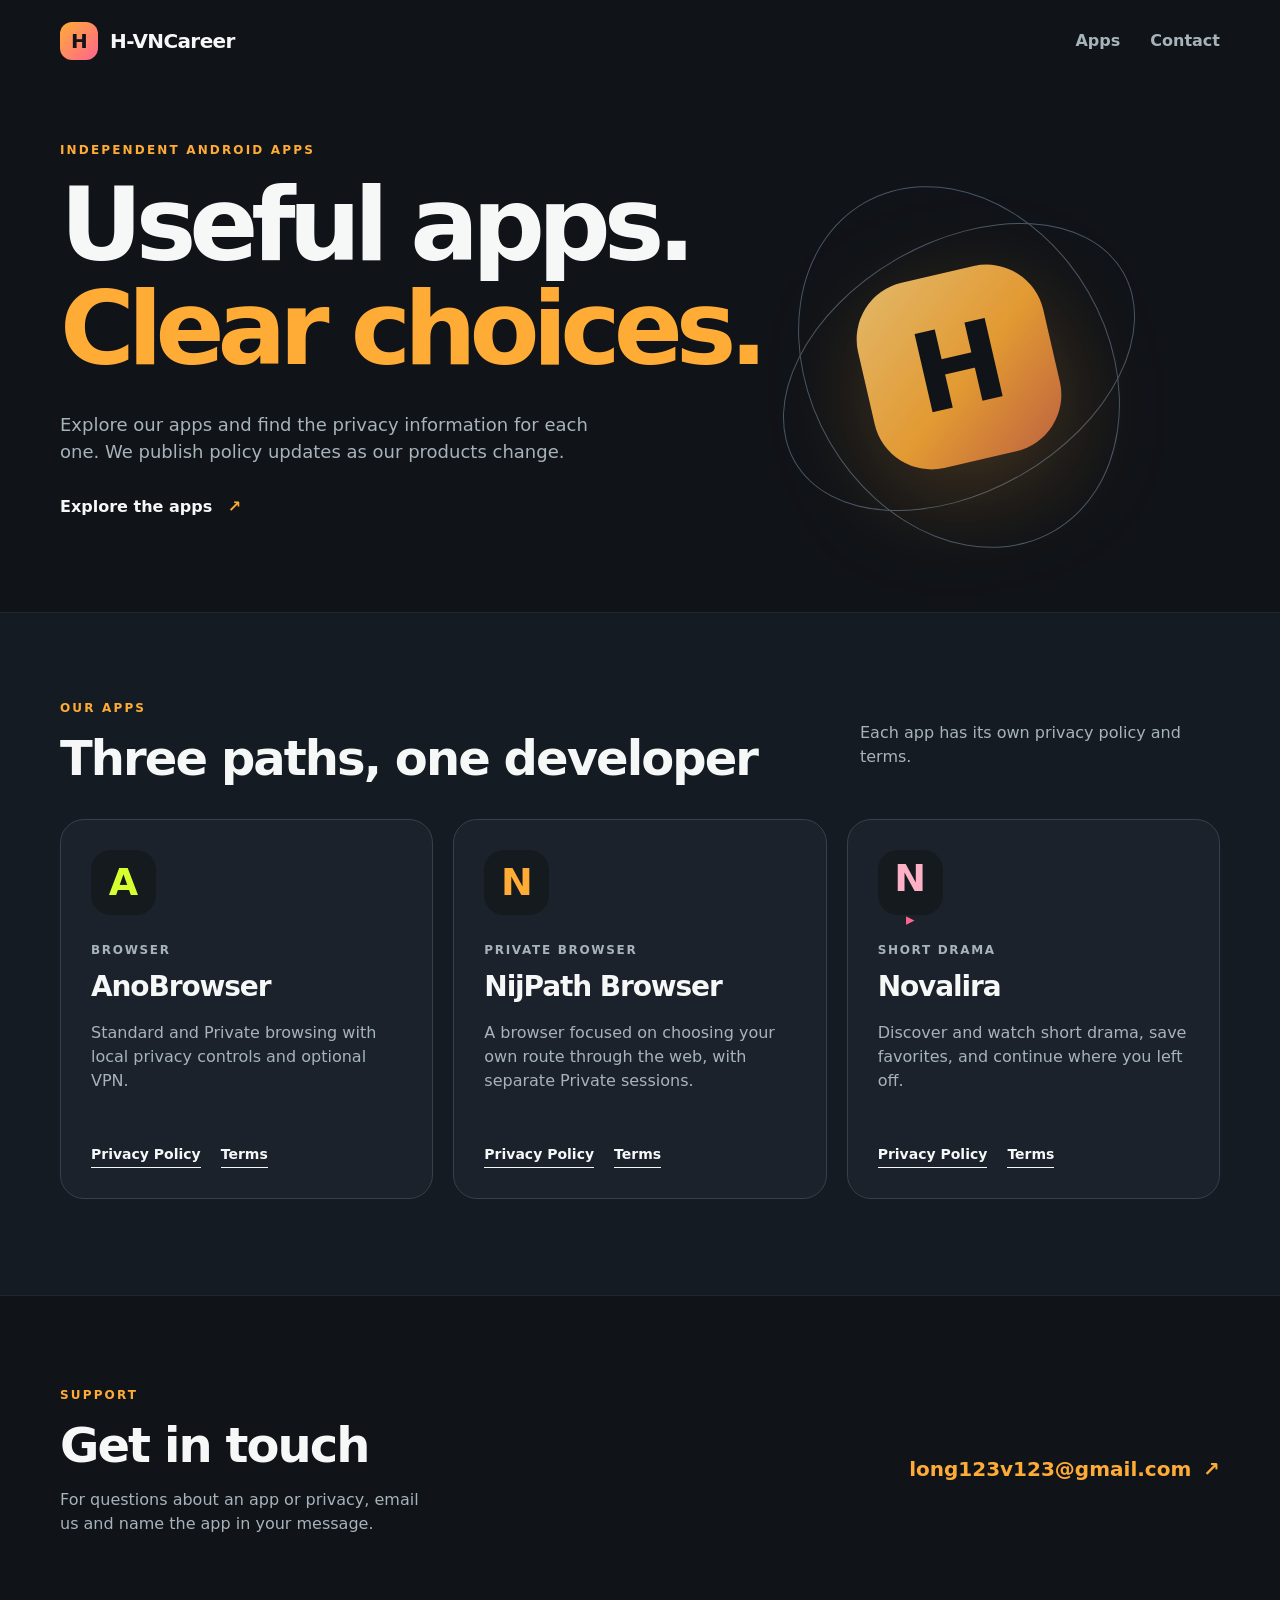
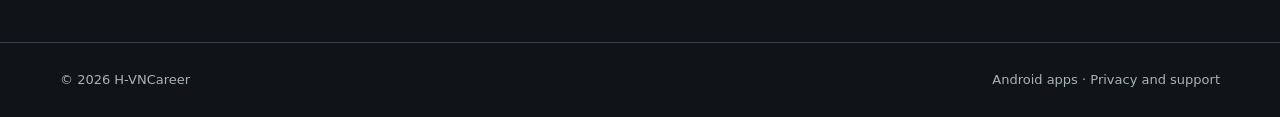
==== index.html @ 9e1c2c11 "Create H-VNCareer developer Pages site" ====
<!doctype html>
<html lang="en">
<head>
  <meta charset="utf-8">
  <meta name="viewport" content="width=device-width, initial-scale=1">
  <meta name="theme-color" content="#101318">
  <meta name="description" content="H-VNCareer develops Android apps including AnoBrowser, NijPath Browser, and Novalira. Find support and privacy information.">
  <title>H-VNCareer · Android Apps</title>
  <link rel="stylesheet" href="style.css">
  <link rel="canonical" href="https://hqa-tt.github.io/">
</head>
<body>
  <a class="skip" href="#apps">Skip to apps</a>
  <header class="site-header wrap">
    <a class="brand" href="/" aria-label="H-VNCareer home"><span class="brand-symbol" aria-hidden="true">H</span><span>H-VNCareer</span></a>
    <nav aria-label="Main navigation"><a href="#apps">Apps</a><a href="#contact">Contact</a></nav>
  </header>
  <main>
    <section class="hero wrap" aria-labelledby="hero-title">
      <p class="eyebrow">Independent Android apps</p>
      <h1 id="hero-title">Useful apps.<br><span>Clear choices.</span></h1>
      <p>Explore our apps and find the privacy information for each one. We publish policy updates as our products change.</p>
      <a class="hero-link" href="#apps">Explore the apps <span aria-hidden="true">↗</span></a>
      <div class="hero-art" aria-hidden="true"><div class="orbit orbit-one"></div><div class="orbit orbit-two"></div><div class="art-core">H</div></div>
    </section>
    <section class="apps-section" id="apps" aria-labelledby="apps-title">
      <div class="wrap">
        <div class="section-heading"><div><p class="eyebrow">Our apps</p><h2 id="apps-title">Three paths, one developer</h2></div><p>Each app has its own privacy policy and terms.</p></div>
        <div class="cards">
          <article class="card ano"><div class="app-mark" aria-hidden="true">A</div><p class="app-kind">Browser</p><h3>AnoBrowser</h3><p>Standard and Private browsing with local privacy controls and optional VPN.</p><div class="card-links"><a href="https://artemisx-sq01.github.io/legal/anobrowser/privacy.html">Privacy Policy</a><a href="https://artemisx-sq01.github.io/legal/anobrowser/terms.html">Terms</a></div></article>
          <article class="card nijpath"><div class="app-mark" aria-hidden="true">N</div><p class="app-kind">Private browser</p><h3>NijPath Browser</h3><p>A browser focused on choosing your own route through the web, with separate Private sessions.</p><div class="card-links"><a href="https://artemisx-sq01.github.io/legal/nijpath/privacy.html">Privacy Policy</a><a href="https://artemisx-sq01.github.io/legal/nijpath/terms.html">Terms</a></div></article>
          <article class="card novalira"><div class="app-mark" aria-hidden="true">N<span>▸</span></div><p class="app-kind">Short drama</p><h3>Novalira</h3><p>Discover and watch short drama, save favorites, and continue where you left off.</p><div class="card-links"><a href="https://hqa-tt.github.io/legal/novalira/privacy.html">Privacy Policy</a><a href="https://hqa-tt.github.io/legal/novalira/terms.html">Terms</a></div></article>
        </div>
      </div>
    </section>
    <section class="contact wrap" id="contact" aria-labelledby="contact-title"><div><p class="eyebrow">Support</p><h2 id="contact-title">Get in touch</h2><p>For questions about an app or privacy, email us and name the app in your message.</p></div><a href="mailto:long123v123@gmail.com">long123v123@gmail.com <span aria-hidden="true">↗</span></a></section>
  </main>
  <footer><div class="wrap footer-inner"><span>© 2026 H-VNCareer</span><span>Android apps · Privacy and support</span></div></footer>
</body>
</html>
---- style.css ----
:root{color-scheme:dark;--bg:#101318;--panel:#1b222b;--line:#35414c;--text:#f6f8f7;--muted:#a7b3ba;--orange:#ffac36;--lime:#d7ff2f;--pink:#ff658e;font-family:Inter,ui-sans-serif,system-ui,-apple-system,BlinkMacSystemFont,"Segoe UI",sans-serif}
*{box-sizing:border-box}html{scroll-behavior:smooth}body{margin:0;background:var(--bg);color:var(--text);line-height:1.5}a{color:inherit}a:focus-visible{outline:2px solid var(--orange);outline-offset:4px}.wrap{width:min(1160px,calc(100% - 48px));margin:auto}.skip{position:absolute;left:-9999px;top:10px;padding:8px 14px;background:var(--orange);color:#101318}.skip:focus{left:10px;z-index:10}.site-header{height:82px;display:flex;align-items:center;justify-content:space-between}.brand{display:flex;align-items:center;gap:12px;text-decoration:none;font-weight:800;font-size:20px;letter-spacing:-.03em}.brand-symbol{display:grid;place-items:center;width:38px;height:38px;background:linear-gradient(135deg,var(--orange),var(--pink));color:#131418;border-radius:12px}.site-header nav{display:flex;gap:30px}.site-header nav a{text-decoration:none;color:var(--muted);font-weight:600}.site-header nav a:hover,.card-links a:hover{color:var(--orange)}.hero{position:relative;min-height:530px;display:flex;flex-direction:column;justify-content:center;padding:56px 0 90px;overflow:hidden}.eyebrow{text-transform:uppercase;letter-spacing:.18em;font-size:12px;font-weight:800;color:var(--orange);margin:0 0 14px}.hero h1{font-size:clamp(56px,8vw,102px);line-height:1.02;letter-spacing:-.07em;margin:0 0 30px;max-width:760px;position:relative;z-index:1}.hero h1 span{color:var(--orange)}.hero>p:not(.eyebrow){max-width:540px;font-size:18px;color:var(--muted);margin:0 0 30px;position:relative;z-index:1}.hero-link{font-weight:750;text-decoration:none;position:relative;z-index:1}.hero-link span{color:var(--orange);margin-left:10px}.hero-art{position:absolute;width:430px;height:430px;right:4%;top:70px;display:grid;place-items:center;opacity:.88}.orbit{position:absolute;border:1px solid #506072;border-radius:50%;transform:rotate(-30deg)}.orbit-one{width:380px;height:250px}.orbit-two{width:300px;height:380px}.art-core{width:190px;height:190px;border-radius:58px;display:grid;place-items:center;background:linear-gradient(140deg,#ffcf75,var(--orange) 55%,#d66e47);color:#101318;font-size:110px;font-weight:900;box-shadow:0 30px 100px #ffac3640;transform:rotate(-13deg)}.apps-section{background:#151b22;padding:86px 0 96px;border-top:1px solid #ffffff0c;border-bottom:1px solid #ffffff0c}.section-heading{display:flex;align-items:end;justify-content:space-between;gap:24px;margin-bottom:34px}.section-heading h2,.contact h2{font-size:clamp(32px,4vw,48px);line-height:1.13;letter-spacing:-.04em;margin:0}.section-heading>p,.contact p:not(.eyebrow){color:var(--muted);max-width:360px}.cards{display:grid;grid-template-columns:repeat(3,1fr);gap:20px}.card{background:var(--panel);border:1px solid var(--line);border-radius:24px;padding:30px;min-height:380px;display:flex;flex-direction:column}.app-mark{width:65px;height:65px;border-radius:20px;display:grid;place-items:center;font-size:38px;font-weight:900;background:#141a1e;margin-bottom:26px}.ano .app-mark{color:var(--lime)}.nijpath .app-mark{color:var(--orange)}.novalira .app-mark{color:#fcb1c7}.app-mark span{font-size:17px;color:var(--pink)}.app-kind{font-size:12px;letter-spacing:.14em;text-transform:uppercase;font-weight:800;color:var(--muted);margin:0 0 7px}.card h3{font-size:28px;letter-spacing:-.04em;margin:0 0 13px}.card>p:not(.app-kind){color:var(--muted);margin:0 0 25px}.card-links{display:flex;gap:20px;margin-top:auto;flex-wrap:wrap}.card-links a{text-decoration:none;font-size:14px;font-weight:750;border-bottom:1px solid currentColor;padding-bottom:2px}.contact{padding:90px 0;display:flex;justify-content:space-between;align-items:center;gap:30px}.contact a{color:var(--orange);font-size:20px;font-weight:700;text-decoration:none;overflow-wrap:anywhere}.contact a span{margin-left:5px}footer{border-top:1px solid var(--line);color:var(--muted);font-size:13px}.footer-inner{display:flex;justify-content:space-between;gap:20px;padding:27px 0}@media(max-width:850px){.hero-art{right:-130px;opacity:.23}.cards{grid-template-columns:1fr}.card{min-height:300px}.contact{align-items:flex-start;flex-direction:column}.section-heading{align-items:start;flex-direction:column}}@media(max-width:530px){.wrap{width:min(100% - 32px,1160px)}.site-header{height:72px}.site-header nav{gap:17px;font-size:14px}.hero{min-height:500px}.hero h1{font-size:60px}.hero-art{display:none}.apps-section{padding:65px 0}.card{padding:26px}.footer-inner{flex-direction:column}}
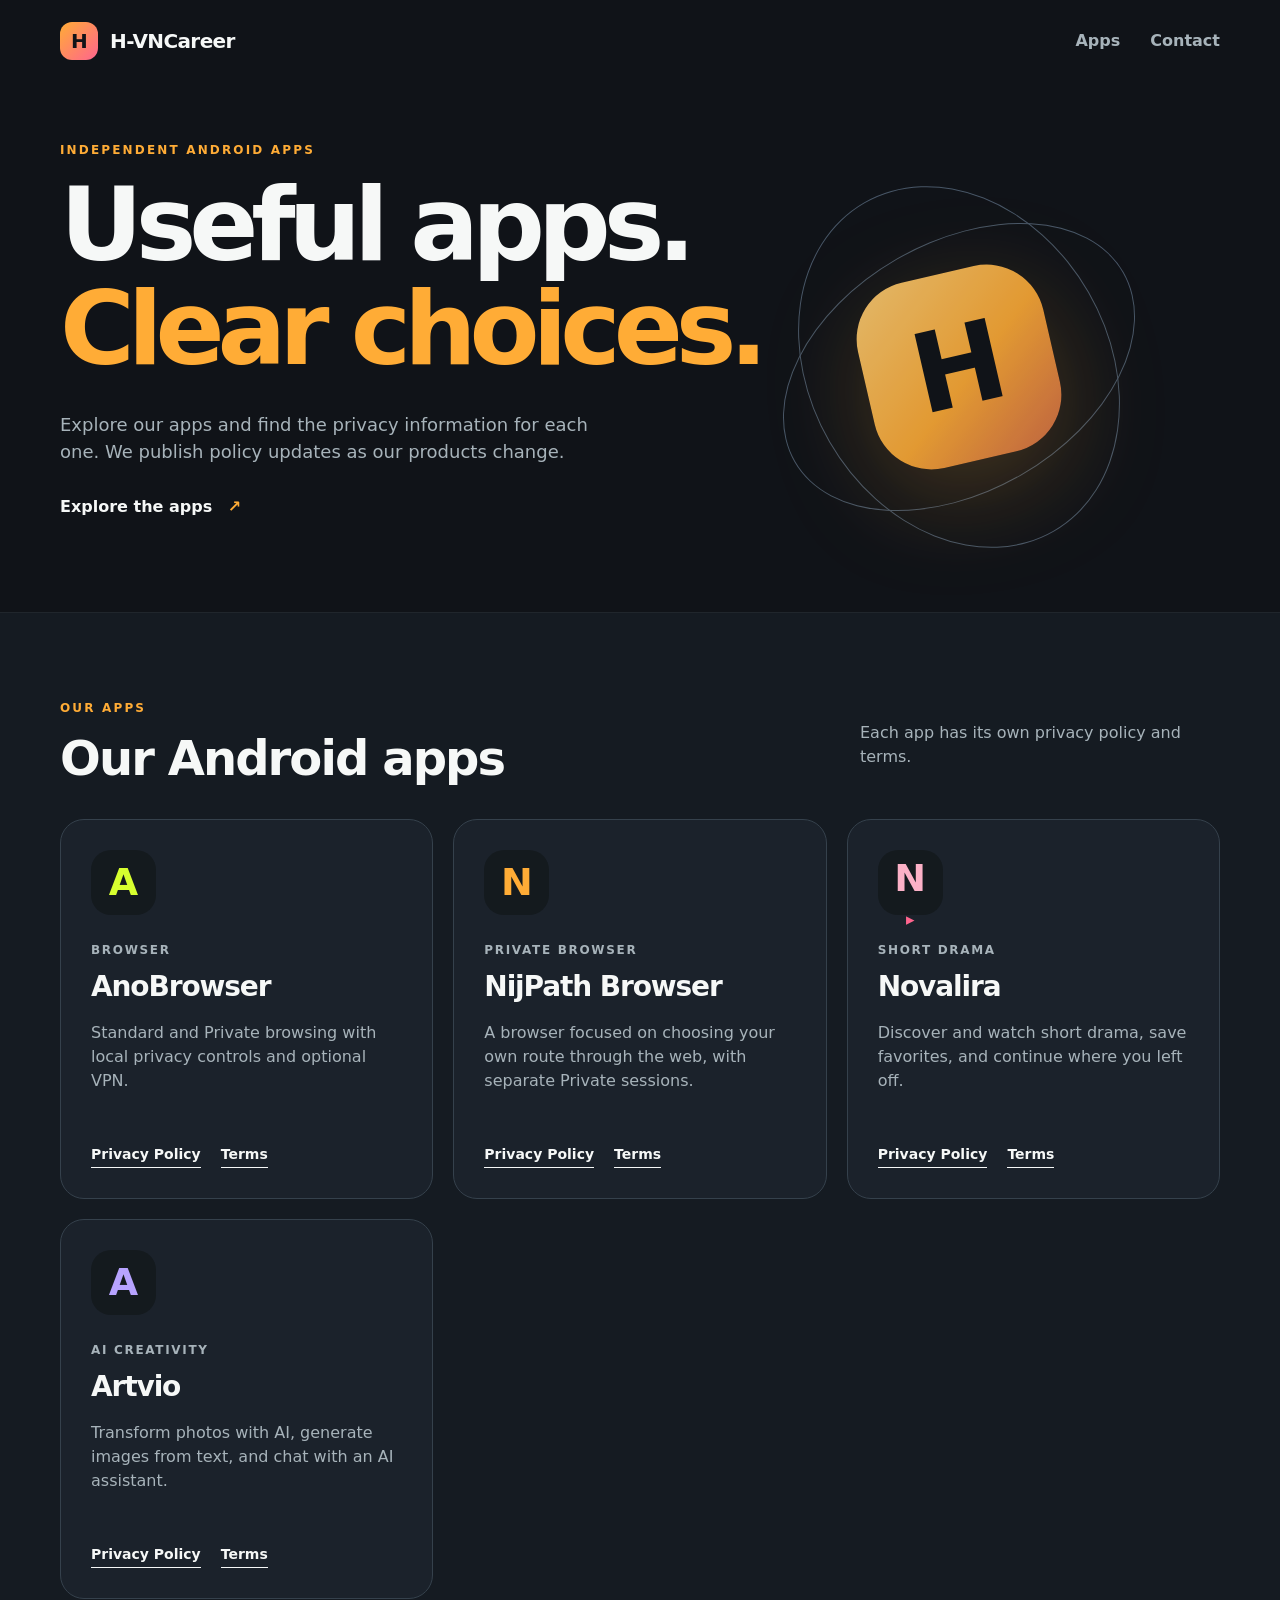
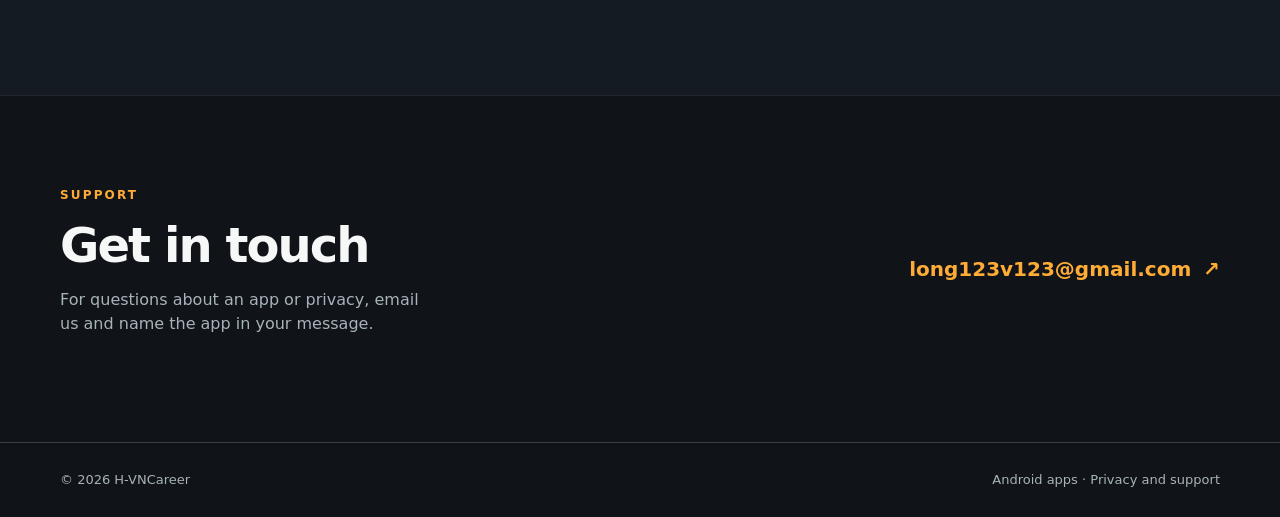
==== commit 77e29478: "Publish Artvio legal pages and add app to developer website" ====
--- a/index.html
+++ b/index.html
@@ -4,7 +4,7 @@
   <meta charset="utf-8">
   <meta name="viewport" content="width=device-width, initial-scale=1">
   <meta name="theme-color" content="#101318">
-  <meta name="description" content="H-VNCareer develops Android apps including AnoBrowser, NijPath Browser, and Novalira. Find support and privacy information.">
+  <meta name="description" content="H-VNCareer develops Android apps including AnoBrowser, NijPath Browser, Novalira, and Artvio. Find support and privacy information.">
   <title>H-VNCareer · Android Apps</title>
   <link rel="stylesheet" href="style.css">
   <link rel="canonical" href="https://hqa-tt.github.io/">
@@ -25,11 +25,12 @@
     </section>
     <section class="apps-section" id="apps" aria-labelledby="apps-title">
       <div class="wrap">
-        <div class="section-heading"><div><p class="eyebrow">Our apps</p><h2 id="apps-title">Three paths, one developer</h2></div><p>Each app has its own privacy policy and terms.</p></div>
+        <div class="section-heading"><div><p class="eyebrow">Our apps</p><h2 id="apps-title">Our Android apps</h2></div><p>Each app has its own privacy policy and terms.</p></div>
         <div class="cards">
           <article class="card ano"><div class="app-mark" aria-hidden="true">A</div><p class="app-kind">Browser</p><h3>AnoBrowser</h3><p>Standard and Private browsing with local privacy controls and optional VPN.</p><div class="card-links"><a href="https://artemisx-sq01.github.io/legal/anobrowser/privacy.html">Privacy Policy</a><a href="https://artemisx-sq01.github.io/legal/anobrowser/terms.html">Terms</a></div></article>
-          <article class="card nijpath"><div class="app-mark" aria-hidden="true">N</div><p class="app-kind">Private browser</p><h3>NijPath Browser</h3><p>A browser focused on choosing your own route through the web, with separate Private sessions.</p><div class="card-links"><a href="https://artemisx-sq01.github.io/legal/nijpath/privacy.html">Privacy Policy</a><a href="https://artemisx-sq01.github.io/legal/nijpath/terms.html">Terms</a></div></article>
+          <article class="card nijpath"><div class="app-mark" aria-hidden="true">N</div><p class="app-kind">Private browser</p><h3>NijPath Browser</h3><p>A browser focused on choosing your own route through the web, with separate Private sessions.</p><div class="card-links"><a href="https://hqa-tt.github.io/legal/nijpath/privacy.html">Privacy Policy</a><a href="https://hqa-tt.github.io/legal/nijpath/terms.html">Terms</a></div></article>
           <article class="card novalira"><div class="app-mark" aria-hidden="true">N<span>▸</span></div><p class="app-kind">Short drama</p><h3>Novalira</h3><p>Discover and watch short drama, save favorites, and continue where you left off.</p><div class="card-links"><a href="https://hqa-tt.github.io/legal/novalira/privacy.html">Privacy Policy</a><a href="https://hqa-tt.github.io/legal/novalira/terms.html">Terms</a></div></article>
+          <article class="card artvio"><div class="app-mark" aria-hidden="true">A</div><p class="app-kind">AI creativity</p><h3>Artvio</h3><p>Transform photos with AI, generate images from text, and chat with an AI assistant.</p><div class="card-links"><a href="/artvio/privacy.html">Privacy Policy</a><a href="/artvio/terms.html">Terms</a></div></article>
         </div>
       </div>
     </section>
--- a/style.css
+++ b/style.css
@@ -1,2 +1,4 @@
 :root{color-scheme:dark;--bg:#101318;--panel:#1b222b;--line:#35414c;--text:#f6f8f7;--muted:#a7b3ba;--orange:#ffac36;--lime:#d7ff2f;--pink:#ff658e;font-family:Inter,ui-sans-serif,system-ui,-apple-system,BlinkMacSystemFont,"Segoe UI",sans-serif}
 *{box-sizing:border-box}html{scroll-behavior:smooth}body{margin:0;background:var(--bg);color:var(--text);line-height:1.5}a{color:inherit}a:focus-visible{outline:2px solid var(--orange);outline-offset:4px}.wrap{width:min(1160px,calc(100% - 48px));margin:auto}.skip{position:absolute;left:-9999px;top:10px;padding:8px 14px;background:var(--orange);color:#101318}.skip:focus{left:10px;z-index:10}.site-header{height:82px;display:flex;align-items:center;justify-content:space-between}.brand{display:flex;align-items:center;gap:12px;text-decoration:none;font-weight:800;font-size:20px;letter-spacing:-.03em}.brand-symbol{display:grid;place-items:center;width:38px;height:38px;background:linear-gradient(135deg,var(--orange),var(--pink));color:#131418;border-radius:12px}.site-header nav{display:flex;gap:30px}.site-header nav a{text-decoration:none;color:var(--muted);font-weight:600}.site-header nav a:hover,.card-links a:hover{color:var(--orange)}.hero{position:relative;min-height:530px;display:flex;flex-direction:column;justify-content:center;padding:56px 0 90px;overflow:hidden}.eyebrow{text-transform:uppercase;letter-spacing:.18em;font-size:12px;font-weight:800;color:var(--orange);margin:0 0 14px}.hero h1{font-size:clamp(56px,8vw,102px);line-height:1.02;letter-spacing:-.07em;margin:0 0 30px;max-width:760px;position:relative;z-index:1}.hero h1 span{color:var(--orange)}.hero>p:not(.eyebrow){max-width:540px;font-size:18px;color:var(--muted);margin:0 0 30px;position:relative;z-index:1}.hero-link{font-weight:750;text-decoration:none;position:relative;z-index:1}.hero-link span{color:var(--orange);margin-left:10px}.hero-art{position:absolute;width:430px;height:430px;right:4%;top:70px;display:grid;place-items:center;opacity:.88}.orbit{position:absolute;border:1px solid #506072;border-radius:50%;transform:rotate(-30deg)}.orbit-one{width:380px;height:250px}.orbit-two{width:300px;height:380px}.art-core{width:190px;height:190px;border-radius:58px;display:grid;place-items:center;background:linear-gradient(140deg,#ffcf75,var(--orange) 55%,#d66e47);color:#101318;font-size:110px;font-weight:900;box-shadow:0 30px 100px #ffac3640;transform:rotate(-13deg)}.apps-section{background:#151b22;padding:86px 0 96px;border-top:1px solid #ffffff0c;border-bottom:1px solid #ffffff0c}.section-heading{display:flex;align-items:end;justify-content:space-between;gap:24px;margin-bottom:34px}.section-heading h2,.contact h2{font-size:clamp(32px,4vw,48px);line-height:1.13;letter-spacing:-.04em;margin:0}.section-heading>p,.contact p:not(.eyebrow){color:var(--muted);max-width:360px}.cards{display:grid;grid-template-columns:repeat(3,1fr);gap:20px}.card{background:var(--panel);border:1px solid var(--line);border-radius:24px;padding:30px;min-height:380px;display:flex;flex-direction:column}.app-mark{width:65px;height:65px;border-radius:20px;display:grid;place-items:center;font-size:38px;font-weight:900;background:#141a1e;margin-bottom:26px}.ano .app-mark{color:var(--lime)}.nijpath .app-mark{color:var(--orange)}.novalira .app-mark{color:#fcb1c7}.app-mark span{font-size:17px;color:var(--pink)}.app-kind{font-size:12px;letter-spacing:.14em;text-transform:uppercase;font-weight:800;color:var(--muted);margin:0 0 7px}.card h3{font-size:28px;letter-spacing:-.04em;margin:0 0 13px}.card>p:not(.app-kind){color:var(--muted);margin:0 0 25px}.card-links{display:flex;gap:20px;margin-top:auto;flex-wrap:wrap}.card-links a{text-decoration:none;font-size:14px;font-weight:750;border-bottom:1px solid currentColor;padding-bottom:2px}.contact{padding:90px 0;display:flex;justify-content:space-between;align-items:center;gap:30px}.contact a{color:var(--orange);font-size:20px;font-weight:700;text-decoration:none;overflow-wrap:anywhere}.contact a span{margin-left:5px}footer{border-top:1px solid var(--line);color:var(--muted);font-size:13px}.footer-inner{display:flex;justify-content:space-between;gap:20px;padding:27px 0}@media(max-width:850px){.hero-art{right:-130px;opacity:.23}.cards{grid-template-columns:1fr}.card{min-height:300px}.contact{align-items:flex-start;flex-direction:column}.section-heading{align-items:start;flex-direction:column}}@media(max-width:530px){.wrap{width:min(100% - 32px,1160px)}.site-header{height:72px}.site-header nav{gap:17px;font-size:14px}.hero{min-height:500px}.hero h1{font-size:60px}.hero-art{display:none}.apps-section{padding:65px 0}.card{padding:26px}.footer-inner{flex-direction:column}}
+
+.artvio .app-mark{color:#b7a3ff}
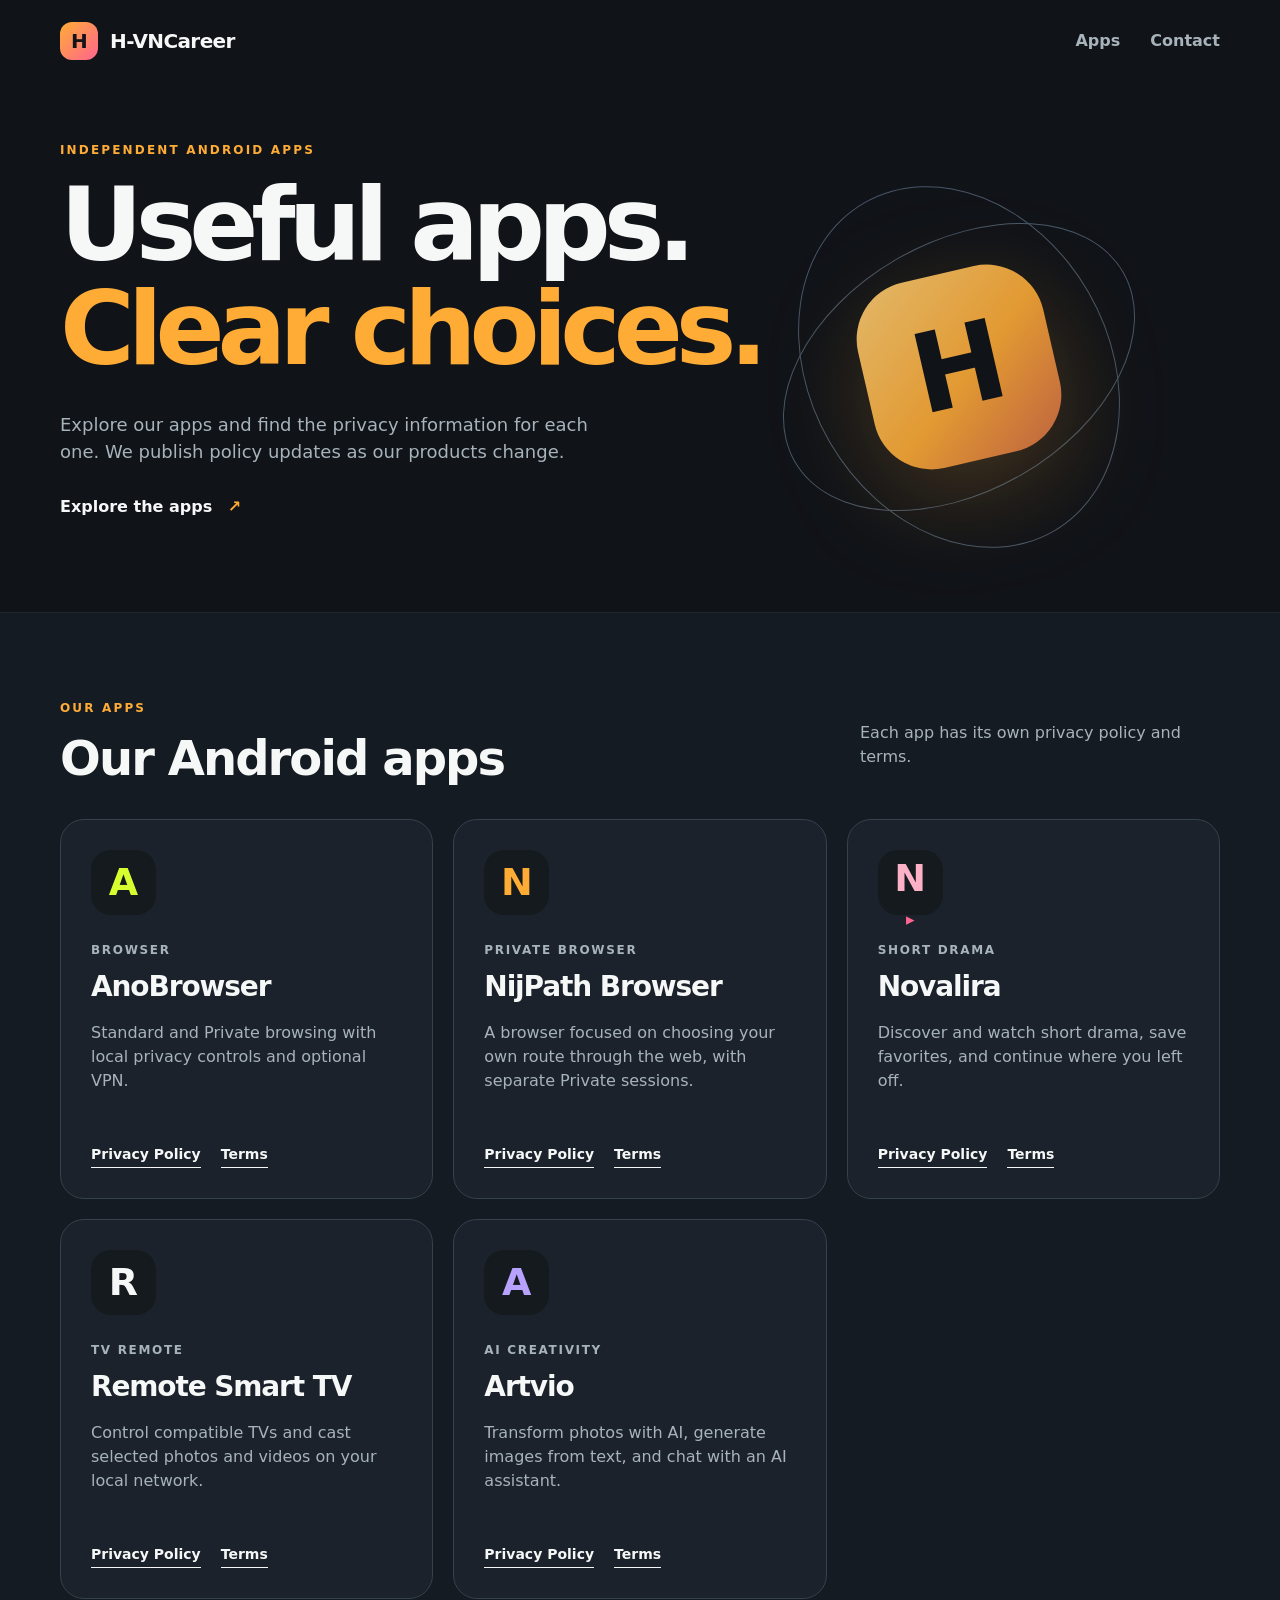
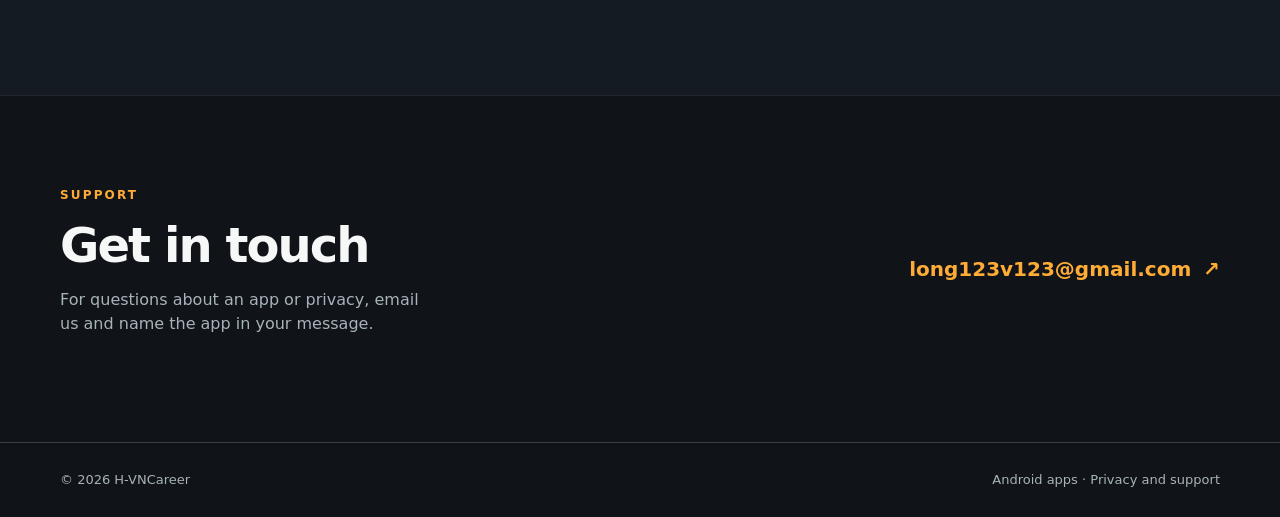
==== commit 8ed12897: "Publish Remote Smart TV privacy policy and terms" ====
--- a/index.html
+++ b/index.html
@@ -30,6 +30,7 @@
           <article class="card ano"><div class="app-mark" aria-hidden="true">A</div><p class="app-kind">Browser</p><h3>AnoBrowser</h3><p>Standard and Private browsing with local privacy controls and optional VPN.</p><div class="card-links"><a href="https://artemisx-sq01.github.io/legal/anobrowser/privacy.html">Privacy Policy</a><a href="https://artemisx-sq01.github.io/legal/anobrowser/terms.html">Terms</a></div></article>
           <article class="card nijpath"><div class="app-mark" aria-hidden="true">N</div><p class="app-kind">Private browser</p><h3>NijPath Browser</h3><p>A browser focused on choosing your own route through the web, with separate Private sessions.</p><div class="card-links"><a href="https://hqa-tt.github.io/legal/nijpath/privacy.html">Privacy Policy</a><a href="https://hqa-tt.github.io/legal/nijpath/terms.html">Terms</a></div></article>
           <article class="card novalira"><div class="app-mark" aria-hidden="true">N<span>▸</span></div><p class="app-kind">Short drama</p><h3>Novalira</h3><p>Discover and watch short drama, save favorites, and continue where you left off.</p><div class="card-links"><a href="https://hqa-tt.github.io/legal/novalira/privacy.html">Privacy Policy</a><a href="https://hqa-tt.github.io/legal/novalira/terms.html">Terms</a></div></article>
+          <article class="card remote"><div class="app-mark" aria-hidden="true">R</div><p class="app-kind">TV remote</p><h3>Remote Smart TV</h3><p>Control compatible TVs and cast selected photos and videos on your local network.</p><div class="card-links"><a href="/remote/privacy.html">Privacy Policy</a><a href="/remote/terms.html">Terms</a></div></article>
           <article class="card artvio"><div class="app-mark" aria-hidden="true">A</div><p class="app-kind">AI creativity</p><h3>Artvio</h3><p>Transform photos with AI, generate images from text, and chat with an AI assistant.</p><div class="card-links"><a href="/artvio/privacy.html">Privacy Policy</a><a href="/artvio/terms.html">Terms</a></div></article>
         </div>
       </div>
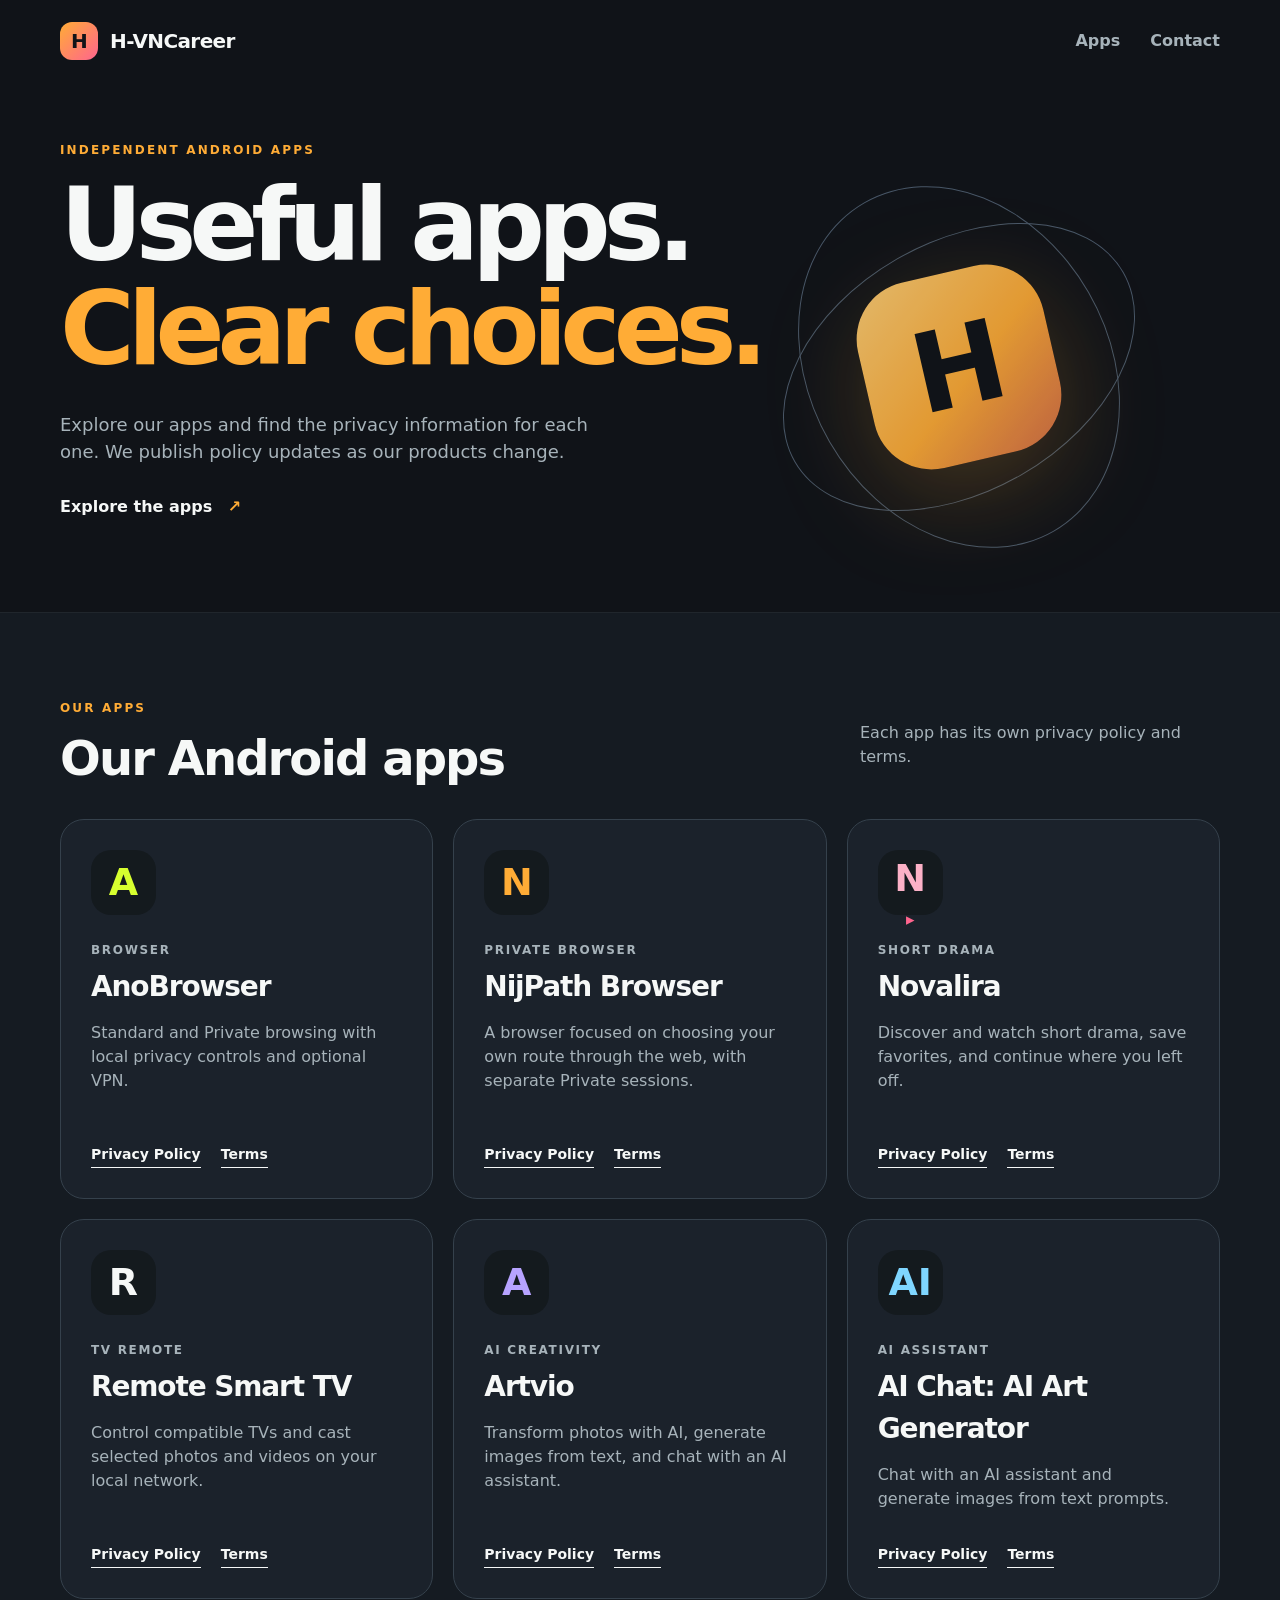
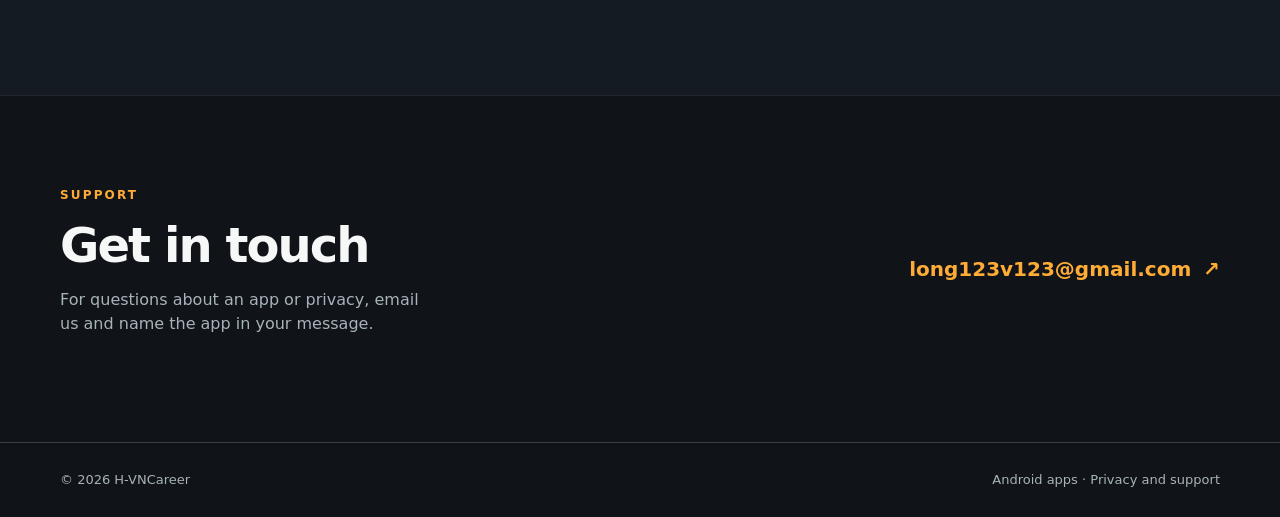
==== commit 962f0e90: "Publish AI Chat: AI Art Generator legal pages and add app to developer website" ====
--- a/index.html
+++ b/index.html
@@ -4,7 +4,7 @@
   <meta charset="utf-8">
   <meta name="viewport" content="width=device-width, initial-scale=1">
   <meta name="theme-color" content="#101318">
-  <meta name="description" content="H-VNCareer develops Android apps including AnoBrowser, NijPath Browser, Novalira, and Artvio. Find support and privacy information.">
+  <meta name="description" content="H-VNCareer develops Android apps including AnoBrowser, NijPath Browser, Novalira, Artvio, and AI Chat: AI Art Generator. Find support and privacy information.">
   <title>H-VNCareer · Android Apps</title>
   <link rel="stylesheet" href="style.css">
   <link rel="canonical" href="https://hqa-tt.github.io/">
@@ -32,6 +32,7 @@
           <article class="card novalira"><div class="app-mark" aria-hidden="true">N<span>▸</span></div><p class="app-kind">Short drama</p><h3>Novalira</h3><p>Discover and watch short drama, save favorites, and continue where you left off.</p><div class="card-links"><a href="https://hqa-tt.github.io/legal/novalira/privacy.html">Privacy Policy</a><a href="https://hqa-tt.github.io/legal/novalira/terms.html">Terms</a></div></article>
           <article class="card remote"><div class="app-mark" aria-hidden="true">R</div><p class="app-kind">TV remote</p><h3>Remote Smart TV</h3><p>Control compatible TVs and cast selected photos and videos on your local network.</p><div class="card-links"><a href="/remote/privacy.html">Privacy Policy</a><a href="/remote/terms.html">Terms</a></div></article>
           <article class="card artvio"><div class="app-mark" aria-hidden="true">A</div><p class="app-kind">AI creativity</p><h3>Artvio</h3><p>Transform photos with AI, generate images from text, and chat with an AI assistant.</p><div class="card-links"><a href="/artvio/privacy.html">Privacy Policy</a><a href="/artvio/terms.html">Terms</a></div></article>
+          <article class="card aichat"><div class="app-mark" aria-hidden="true">AI</div><p class="app-kind">AI assistant</p><h3>AI Chat: AI Art Generator</h3><p>Chat with an AI assistant and generate images from text prompts.</p><div class="card-links"><a href="/aichat02/privacy.html">Privacy Policy</a><a href="/aichat02/terms.html">Terms</a></div></article>
         </div>
       </div>
     </section>
--- a/style.css
+++ b/style.css
@@ -2,3 +2,4 @@
 *{box-sizing:border-box}html{scroll-behavior:smooth}body{margin:0;background:var(--bg);color:var(--text);line-height:1.5}a{color:inherit}a:focus-visible{outline:2px solid var(--orange);outline-offset:4px}.wrap{width:min(1160px,calc(100% - 48px));margin:auto}.skip{position:absolute;left:-9999px;top:10px;padding:8px 14px;background:var(--orange);color:#101318}.skip:focus{left:10px;z-index:10}.site-header{height:82px;display:flex;align-items:center;justify-content:space-between}.brand{display:flex;align-items:center;gap:12px;text-decoration:none;font-weight:800;font-size:20px;letter-spacing:-.03em}.brand-symbol{display:grid;place-items:center;width:38px;height:38px;background:linear-gradient(135deg,var(--orange),var(--pink));color:#131418;border-radius:12px}.site-header nav{display:flex;gap:30px}.site-header nav a{text-decoration:none;color:var(--muted);font-weight:600}.site-header nav a:hover,.card-links a:hover{color:var(--orange)}.hero{position:relative;min-height:530px;display:flex;flex-direction:column;justify-content:center;padding:56px 0 90px;overflow:hidden}.eyebrow{text-transform:uppercase;letter-spacing:.18em;font-size:12px;font-weight:800;color:var(--orange);margin:0 0 14px}.hero h1{font-size:clamp(56px,8vw,102px);line-height:1.02;letter-spacing:-.07em;margin:0 0 30px;max-width:760px;position:relative;z-index:1}.hero h1 span{color:var(--orange)}.hero>p:not(.eyebrow){max-width:540px;font-size:18px;color:var(--muted);margin:0 0 30px;position:relative;z-index:1}.hero-link{font-weight:750;text-decoration:none;position:relative;z-index:1}.hero-link span{color:var(--orange);margin-left:10px}.hero-art{position:absolute;width:430px;height:430px;right:4%;top:70px;display:grid;place-items:center;opacity:.88}.orbit{position:absolute;border:1px solid #506072;border-radius:50%;transform:rotate(-30deg)}.orbit-one{width:380px;height:250px}.orbit-two{width:300px;height:380px}.art-core{width:190px;height:190px;border-radius:58px;display:grid;place-items:center;background:linear-gradient(140deg,#ffcf75,var(--orange) 55%,#d66e47);color:#101318;font-size:110px;font-weight:900;box-shadow:0 30px 100px #ffac3640;transform:rotate(-13deg)}.apps-section{background:#151b22;padding:86px 0 96px;border-top:1px solid #ffffff0c;border-bottom:1px solid #ffffff0c}.section-heading{display:flex;align-items:end;justify-content:space-between;gap:24px;margin-bottom:34px}.section-heading h2,.contact h2{font-size:clamp(32px,4vw,48px);line-height:1.13;letter-spacing:-.04em;margin:0}.section-heading>p,.contact p:not(.eyebrow){color:var(--muted);max-width:360px}.cards{display:grid;grid-template-columns:repeat(3,1fr);gap:20px}.card{background:var(--panel);border:1px solid var(--line);border-radius:24px;padding:30px;min-height:380px;display:flex;flex-direction:column}.app-mark{width:65px;height:65px;border-radius:20px;display:grid;place-items:center;font-size:38px;font-weight:900;background:#141a1e;margin-bottom:26px}.ano .app-mark{color:var(--lime)}.nijpath .app-mark{color:var(--orange)}.novalira .app-mark{color:#fcb1c7}.app-mark span{font-size:17px;color:var(--pink)}.app-kind{font-size:12px;letter-spacing:.14em;text-transform:uppercase;font-weight:800;color:var(--muted);margin:0 0 7px}.card h3{font-size:28px;letter-spacing:-.04em;margin:0 0 13px}.card>p:not(.app-kind){color:var(--muted);margin:0 0 25px}.card-links{display:flex;gap:20px;margin-top:auto;flex-wrap:wrap}.card-links a{text-decoration:none;font-size:14px;font-weight:750;border-bottom:1px solid currentColor;padding-bottom:2px}.contact{padding:90px 0;display:flex;justify-content:space-between;align-items:center;gap:30px}.contact a{color:var(--orange);font-size:20px;font-weight:700;text-decoration:none;overflow-wrap:anywhere}.contact a span{margin-left:5px}footer{border-top:1px solid var(--line);color:var(--muted);font-size:13px}.footer-inner{display:flex;justify-content:space-between;gap:20px;padding:27px 0}@media(max-width:850px){.hero-art{right:-130px;opacity:.23}.cards{grid-template-columns:1fr}.card{min-height:300px}.contact{align-items:flex-start;flex-direction:column}.section-heading{align-items:start;flex-direction:column}}@media(max-width:530px){.wrap{width:min(100% - 32px,1160px)}.site-header{height:72px}.site-header nav{gap:17px;font-size:14px}.hero{min-height:500px}.hero h1{font-size:60px}.hero-art{display:none}.apps-section{padding:65px 0}.card{padding:26px}.footer-inner{flex-direction:column}}
 
 .artvio .app-mark{color:#b7a3ff}
+.aichat .app-mark{color:#7fd6ff}
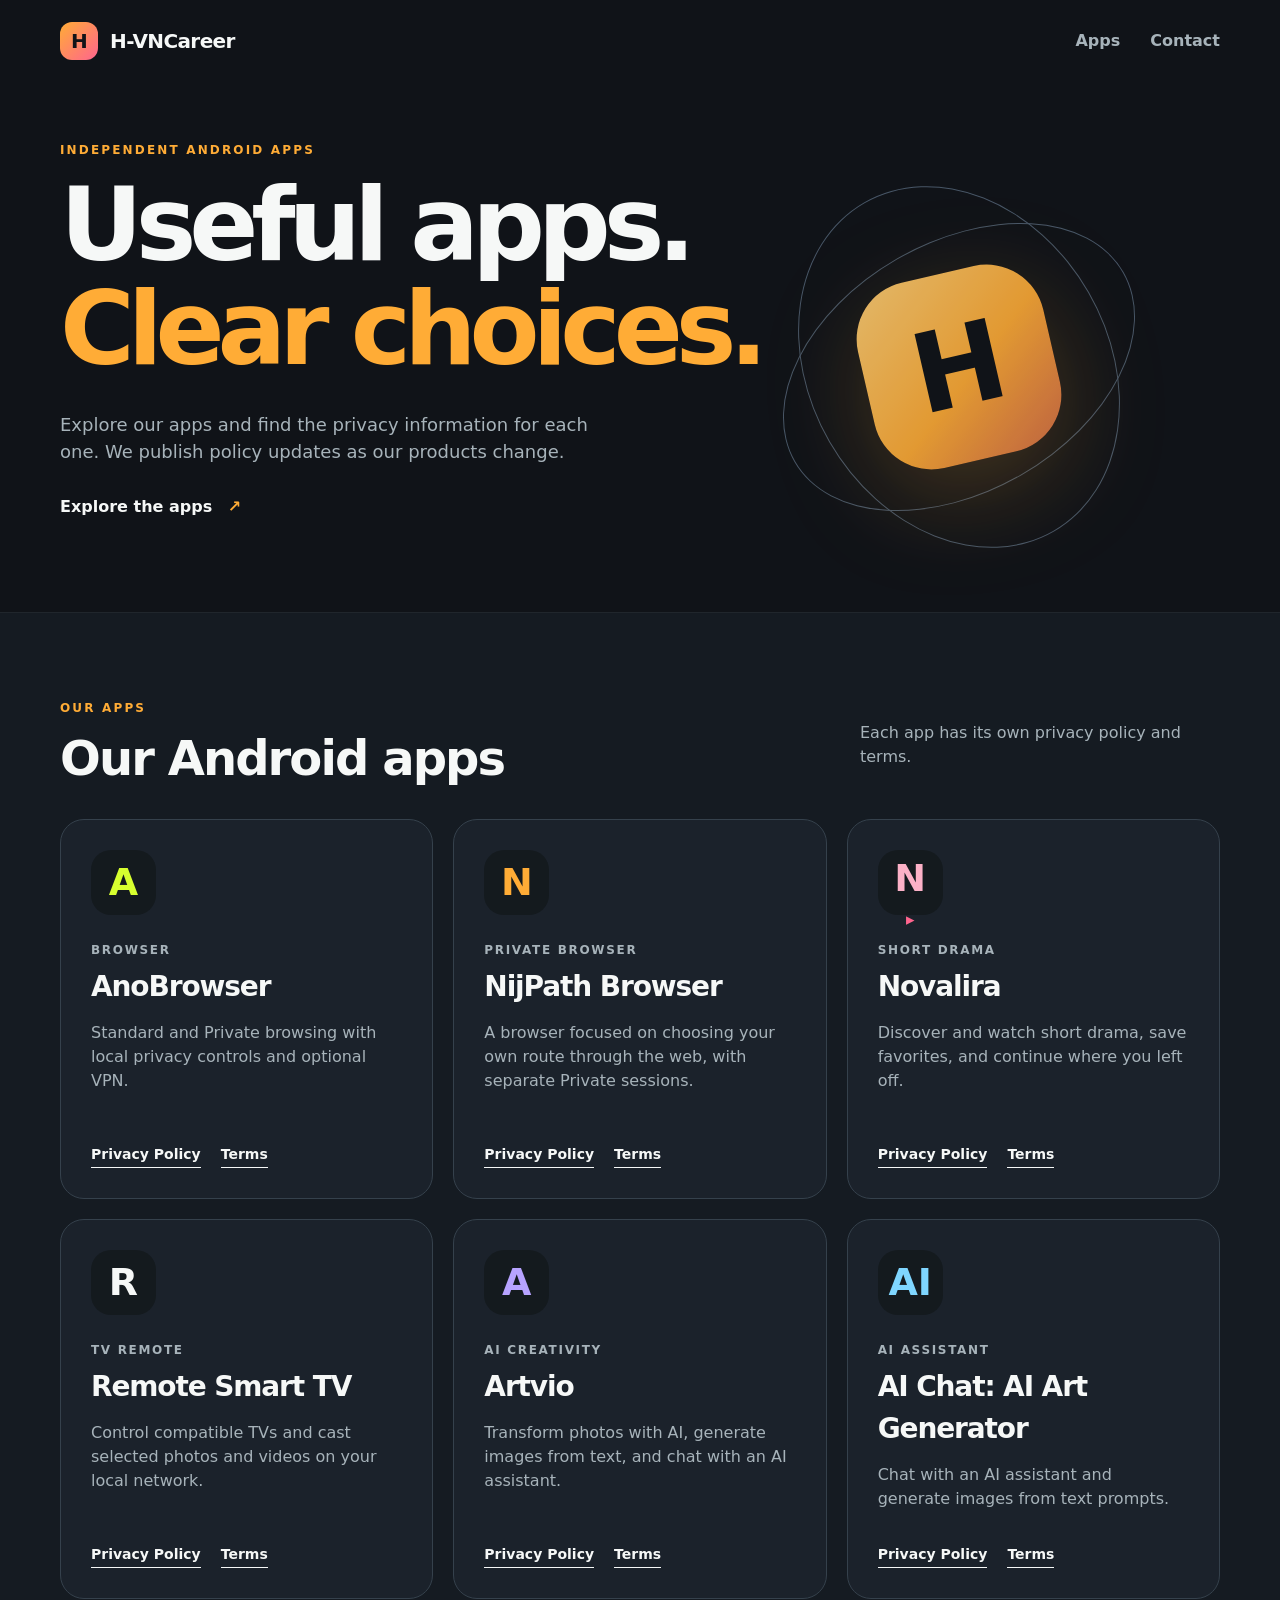
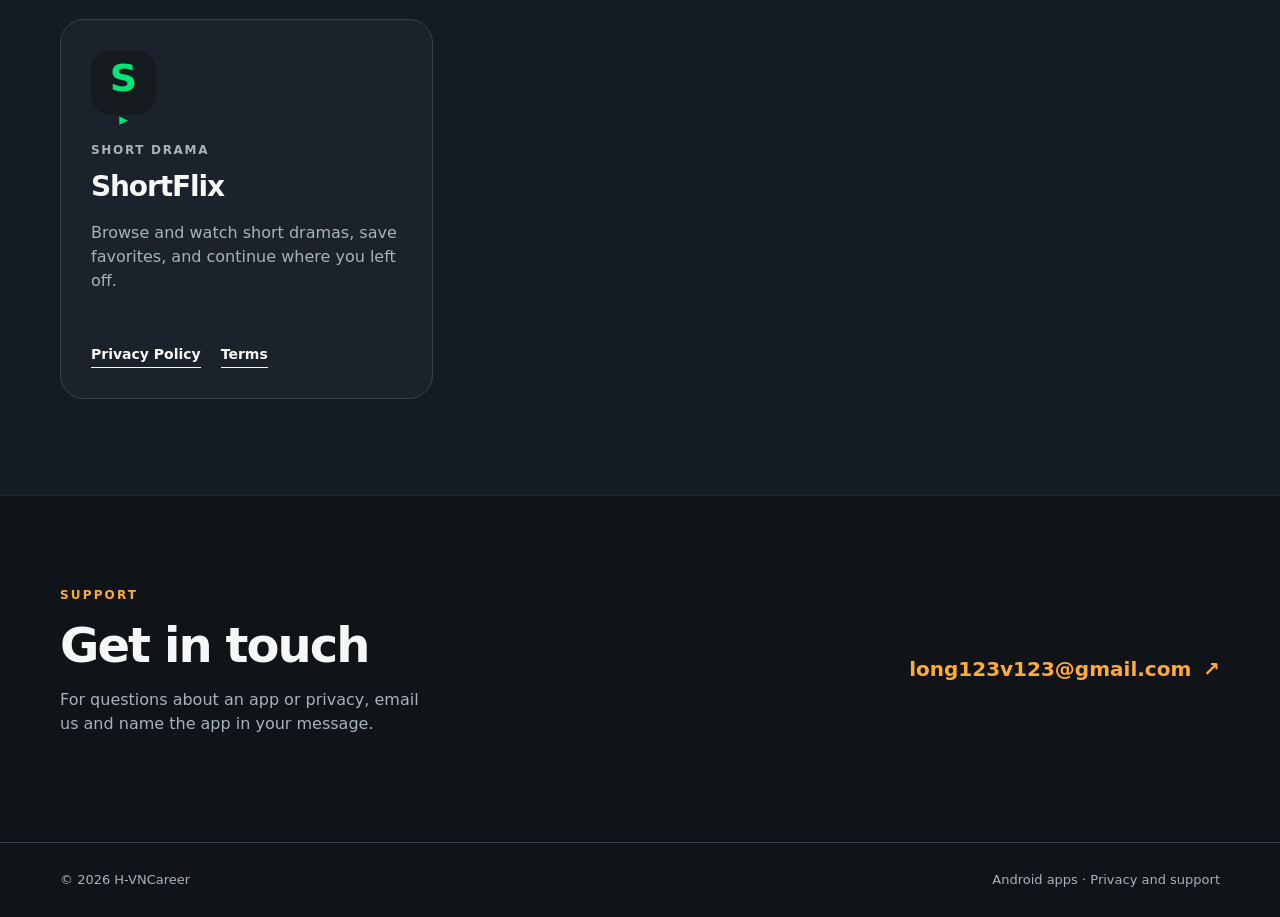
==== commit e1300b5c: "Add ShortFlix to the developer website app list. Link the new short-drama app to its legal pages and" ====
--- a/index.html
+++ b/index.html
@@ -4,7 +4,7 @@
   <meta charset="utf-8">
   <meta name="viewport" content="width=device-width, initial-scale=1">
   <meta name="theme-color" content="#101318">
-  <meta name="description" content="H-VNCareer develops Android apps including AnoBrowser, NijPath Browser, Novalira, Artvio, and AI Chat: AI Art Generator. Find support and privacy information.">
+  <meta name="description" content="H-VNCareer develops Android apps including AnoBrowser, NijPath Browser, Novalira, Artvio, AI Chat: AI Art Generator, and ShortFlix. Find support and privacy information.">
   <title>H-VNCareer · Android Apps</title>
   <link rel="stylesheet" href="style.css">
   <link rel="canonical" href="https://hqa-tt.github.io/">
@@ -33,6 +33,7 @@
           <article class="card remote"><div class="app-mark" aria-hidden="true">R</div><p class="app-kind">TV remote</p><h3>Remote Smart TV</h3><p>Control compatible TVs and cast selected photos and videos on your local network.</p><div class="card-links"><a href="/remote/privacy.html">Privacy Policy</a><a href="/remote/terms.html">Terms</a></div></article>
           <article class="card artvio"><div class="app-mark" aria-hidden="true">A</div><p class="app-kind">AI creativity</p><h3>Artvio</h3><p>Transform photos with AI, generate images from text, and chat with an AI assistant.</p><div class="card-links"><a href="/artvio/privacy.html">Privacy Policy</a><a href="/artvio/terms.html">Terms</a></div></article>
           <article class="card aichat"><div class="app-mark" aria-hidden="true">AI</div><p class="app-kind">AI assistant</p><h3>AI Chat: AI Art Generator</h3><p>Chat with an AI assistant and generate images from text prompts.</p><div class="card-links"><a href="/aichat02/privacy.html">Privacy Policy</a><a href="/aichat02/terms.html">Terms</a></div></article>
+          <article class="card shortflix"><div class="app-mark" aria-hidden="true">S<span>▸</span></div><p class="app-kind">Short drama</p><h3>ShortFlix</h3><p>Browse and watch short dramas, save favorites, and continue where you left off.</p><div class="card-links"><a href="https://hqa-tt.github.io/legal/shortflix/privacy.html">Privacy Policy</a><a href="https://hqa-tt.github.io/legal/shortflix/terms.html">Terms</a></div></article>
         </div>
       </div>
     </section>
--- a/style.css
+++ b/style.css
@@ -3,3 +3,5 @@
 
 .artvio .app-mark{color:#b7a3ff}
 .aichat .app-mark{color:#7fd6ff}
+.shortflix .app-mark{color:#00e676}
+.shortflix .app-mark span{color:#00e676}
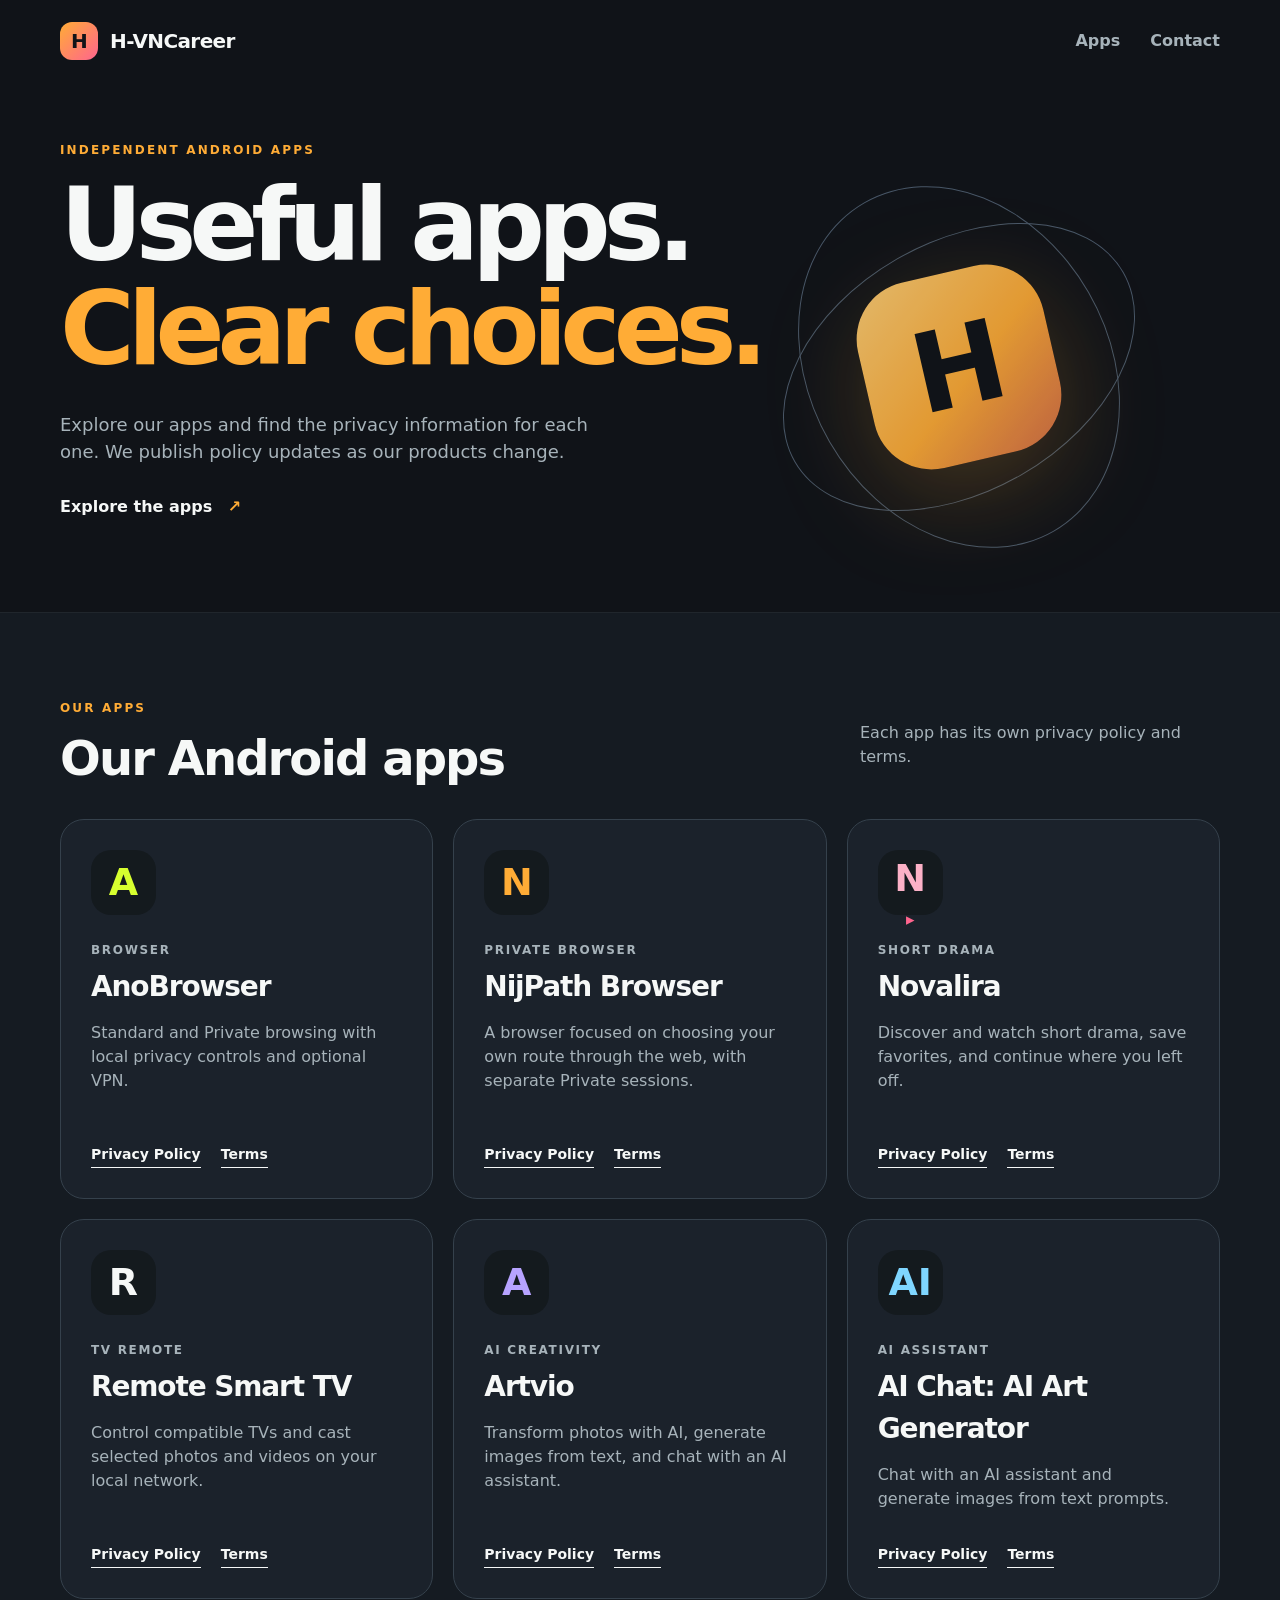
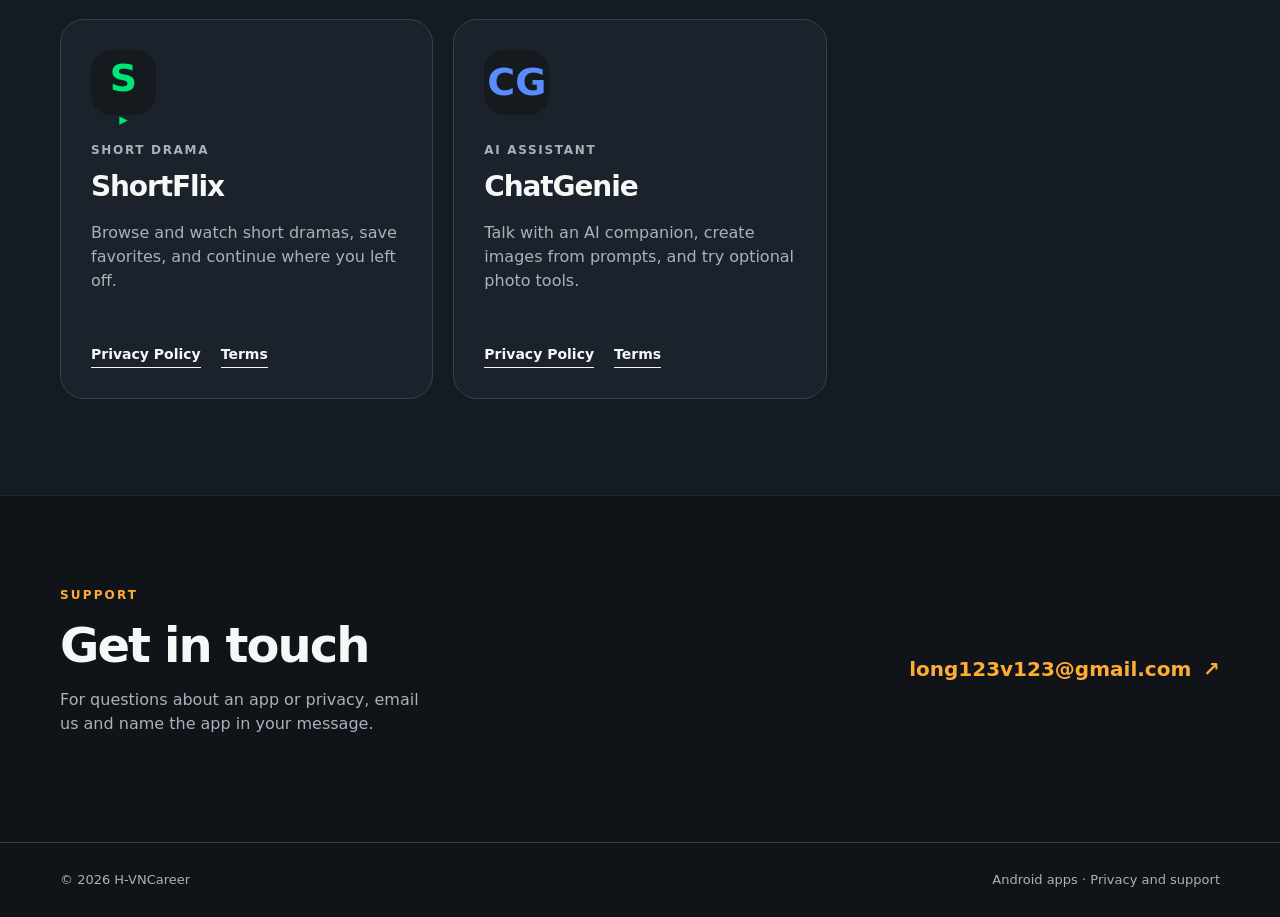
==== commit bdf86385: "Add ChatGenie legal pages and list the app on the site. Publish privacy and terms for com.tt.chatgen" ====
--- a/index.html
+++ b/index.html
@@ -4,7 +4,7 @@
   <meta charset="utf-8">
   <meta name="viewport" content="width=device-width, initial-scale=1">
   <meta name="theme-color" content="#101318">
-  <meta name="description" content="H-VNCareer develops Android apps including AnoBrowser, NijPath Browser, Novalira, Artvio, AI Chat: AI Art Generator, and ShortFlix. Find support and privacy information.">
+  <meta name="description" content="H-VNCareer develops Android apps including AnoBrowser, NijPath Browser, Novalira, Artvio, AI Chat: AI Art Generator, ShortFlix, and ChatGenie. Find support and privacy information.">
   <title>H-VNCareer · Android Apps</title>
   <link rel="stylesheet" href="style.css">
   <link rel="canonical" href="https://hqa-tt.github.io/">
@@ -34,6 +34,7 @@
           <article class="card artvio"><div class="app-mark" aria-hidden="true">A</div><p class="app-kind">AI creativity</p><h3>Artvio</h3><p>Transform photos with AI, generate images from text, and chat with an AI assistant.</p><div class="card-links"><a href="/artvio/privacy.html">Privacy Policy</a><a href="/artvio/terms.html">Terms</a></div></article>
           <article class="card aichat"><div class="app-mark" aria-hidden="true">AI</div><p class="app-kind">AI assistant</p><h3>AI Chat: AI Art Generator</h3><p>Chat with an AI assistant and generate images from text prompts.</p><div class="card-links"><a href="/aichat02/privacy.html">Privacy Policy</a><a href="/aichat02/terms.html">Terms</a></div></article>
           <article class="card shortflix"><div class="app-mark" aria-hidden="true">S<span>▸</span></div><p class="app-kind">Short drama</p><h3>ShortFlix</h3><p>Browse and watch short dramas, save favorites, and continue where you left off.</p><div class="card-links"><a href="https://hqa-tt.github.io/legal/shortflix/privacy.html">Privacy Policy</a><a href="https://hqa-tt.github.io/legal/shortflix/terms.html">Terms</a></div></article>
+          <article class="card chatgenie"><div class="app-mark" aria-hidden="true">CG</div><p class="app-kind">AI assistant</p><h3>ChatGenie</h3><p>Talk with an AI companion, create images from prompts, and try optional photo tools.</p><div class="card-links"><a href="/chatgenie/privacy.html">Privacy Policy</a><a href="/chatgenie/terms.html">Terms</a></div></article>
         </div>
       </div>
     </section>
--- a/style.css
+++ b/style.css
@@ -5,3 +5,4 @@
 .aichat .app-mark{color:#7fd6ff}
 .shortflix .app-mark{color:#00e676}
 .shortflix .app-mark span{color:#00e676}
+.chatgenie .app-mark{color:#5b8cff}
